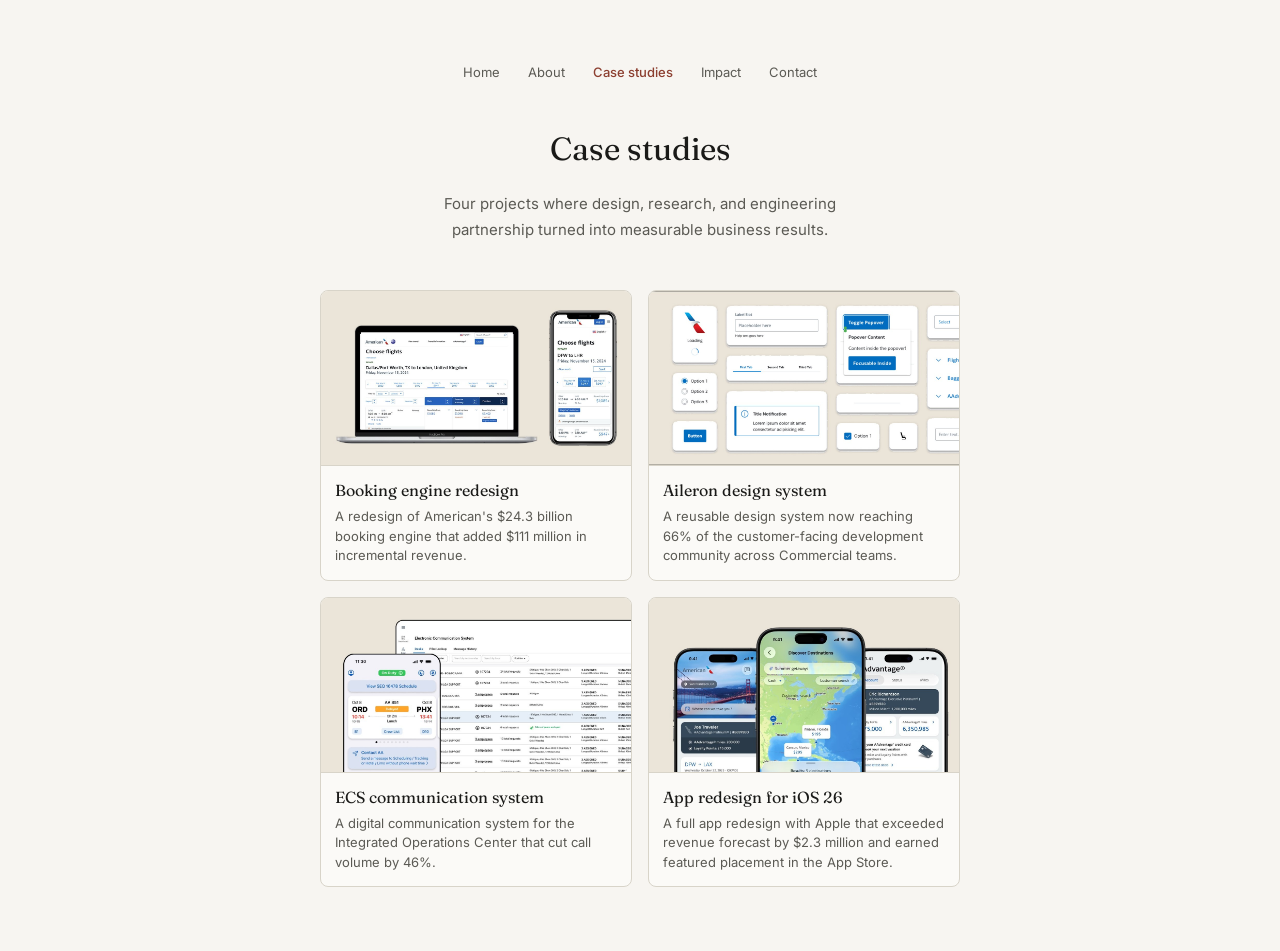
==== case-studies/index.html @ 66290596 "Publish complete site" ====
<!DOCTYPE html>
<html lang="en">
<head>
  <meta charset="UTF-8">
  <meta name="viewport" content="width=device-width, initial-scale=1.0">
  <title>Case studies - Becky Sherman</title>
  <link rel="stylesheet" href="../style.css">
  <link rel="preconnect" href="https://fonts.googleapis.com">
  <link rel="preconnect" href="https://fonts.gstatic.com" crossorigin>
  <link href="https://fonts.googleapis.com/css2?family=Fraunces:opsz,wght@9..144,400&family=Inter:wght@400;500&display=swap" rel="stylesheet">
</head>
<body>

  <nav class="nav">
    <a href="../index.html">Home</a>
    <a href="../about.html">About</a>
    <a href="index.html" class="active" aria-current="page">Case studies</a>
    <a href="../impact.html">Impact</a>
    <a href="../contact.html">Contact</a>
  </nav>

  <h1>Case studies</h1>
  <p class="intro-text">Four projects where design, research, and engineering partnership turned into measurable business results.</p>

  <section class="case-studies">
    <a href="booking-engine.html" class="case-card">
      <img class="case-image" src="../images/cards/card-booking-engine.jpg" alt="">
      <div class="case-title">Booking engine redesign</div>
      <p class="case-text">A redesign of American's $24.3 billion booking engine that added $111 million in incremental revenue.</p>
    </a>
    <a href="aileron.html" class="case-card">
      <img class="case-image" src="../images/cards/card-aileron.jpg" alt="">
      <div class="case-title">Aileron design system</div>
      <p class="case-text">A reusable design system now reaching 66% of the customer-facing development community across Commercial teams.</p>
    </a>
    <a href="ecs.html" class="case-card">
      <img class="case-image" src="../images/cards/card-ecs.jpg" alt="">
      <div class="case-title">ECS communication system</div>
      <p class="case-text">A digital communication system for the Integrated Operations Center that cut call volume by 46%.</p>
    </a>
    <a href="app-ios26.html" class="case-card">
      <img class="case-image" src="../images/cards/card-app-ios26.jpg" alt="">
      <div class="case-title">App redesign for iOS 26</div>
      <p class="case-text">A full app redesign with Apple that exceeded revenue forecast by $2.3 million and earned featured placement in the App Store.</p>
    </a>
  </section>

</body>
</html>
---- style.css ----
body {
  background-color: #F7F5F1;
  color: #1A1A18;
  font-family: 'Inter', sans-serif;
  max-width: 640px;
  margin: 0 auto;
  padding: 4rem 2rem;
  text-align: center;
}

h1 {
  font-family: 'Fraunces', serif;
  font-weight: 400;
  font-size: 32px;
  line-height: 1.3;
  text-wrap: balance;
}

p {
  color: #5B5A54;
  font-size: 15px;
  line-height: 1.7;
}

.intro {
  margin-bottom: 1.25rem;
}

.intro-photo {
  display: block;
  width: 104px;
  height: 104px;
  border-radius: 50%;
  margin: 0 auto 14px;
}

.about-photo {
  width: 144px;
  height: 144px;
  margin-bottom: 2rem;
}

.intro-name {
  font-family: 'Fraunces', serif;
  font-size: 20px;
  color: #1A1A18;
}

.intro-title {
  font-size: 13px;
  color: #5B5A54;
  margin-top: 4px;
}

.stats {
  display: grid;
  grid-template-columns: repeat(4, 1fr);
  gap: 10px;
  margin-top: 2rem;
  text-align: left;
}

.stat {
  background-color: #FBFAF7;
  border: 1px solid #D8D4C9;
  border-radius: 8px;
  padding: 14px 12px;
}

.stat-hero {
  background-color: #FBF0ED;
  border-color: #D9B3A9;
}

.stat-number {
  font-family: 'Fraunces', serif;
  font-size: 19px;
  color: #1A1A18;
}

.stat-hero .stat-number {
  color: #8C3F30;
}

.stat-label {
  font-size: 11px;
  color: #5B5A54;
  margin-top: 4px;
}

.case-studies {
  scroll-margin-top: 2rem;
  display: grid;
  grid-template-columns: repeat(2, 1fr);
  gap: 16px;
  margin-top: 3rem;
  text-align: left;
}

.case-card {
  display: block;
  text-decoration: none;
  color: inherit;
  background-color: #FBFAF7;
  border: 1px solid #D8D4C9;
  border-radius: 8px;
  overflow: hidden;
}

.case-card:hover {
  border-color: #B8B3A6;
}

.case-card:focus-visible {
  outline: 2px solid #8C3F30;
  outline-offset: 2px;
}

/* Card images are decorative (the title and one-liner carry the meaning), so alt text stays empty. */
.case-image {
  display: block;
  width: 100%;
  aspect-ratio: 16 / 9;
  object-fit: cover;
  background-color: #EAE4D9;
  border-bottom: 1px solid #D8D4C9;
}

.case-title {
  font-family: 'Fraunces', serif;
  font-size: 16px;
  line-height: 1.3;
  color: #1A1A18;
  padding: 14px 14px 0;
}

.case-text {
  padding: 6px 14px 14px;
  margin: 0;
  font-size: 13px;
  color: #5B5A54;
  line-height: 1.5;
}

.bio {
  text-align: left;
  margin-top: 1.5rem;
}

.background-line {
  text-align: left;
  margin-top: 1.5rem;
  font-size: 13px;
  font-style: italic;
  color: #8A8578;
}

.nav {
  display: flex;
  justify-content: center;
  gap: 28px;
  margin-bottom: 3rem;
  font-size: 13px;
}

.nav a {
  color: #5B5A54;
  text-decoration: none;
}

.nav a:hover {
  color: #1A1A18;
}

.nav a.active {
  color: #8C3F30;
  font-weight: 500;
}

.contact-cards {
  display: grid;
  grid-template-columns: repeat(3, minmax(0, 1fr));
  gap: 16px;
  margin: 2.5rem 0 3.5rem;
}

.contact-card {
  display: flex;
  flex-direction: column;
  gap: 6px;
  text-decoration: none;
  color: inherit;
  text-align: left;
  background-color: #FBFAF7;
  border: 1px solid #D8D4C9;
  border-radius: 8px;
  padding: 18px 18px 20px;
}

.contact-card:hover {
  border-color: #B8B3A6;
}

.contact-card:focus-visible {
  outline: 2px solid #8C3F30;
  outline-offset: 2px;
}

.cc-badge {
  display: block;
  width: 56px;
  height: 56px;
  margin-bottom: 4px;
}

.cc-label {
  font-size: 11px;
  letter-spacing: 0.05em;
  text-transform: uppercase;
  color: #8C4448;
  font-weight: 500;
}

.cc-main {
  font-family: 'Fraunces', serif;
  font-size: 15px;
  color: #1A1A18;
  overflow-wrap: anywhere;
}

.cc-sub {
  font-size: 13px;
  color: #5B5A54;
  line-height: 1.5;
}

.looking {
  display: grid;
  grid-template-columns: repeat(3, minmax(0, 1fr));
  gap: 16px;
  text-align: left;
  margin-top: 12px;
}

.look-item {
  border-top: 2px solid #EAE4D9;
  padding-top: 12px;
}

.look-head {
  font-family: 'Fraunces', serif;
  font-size: 16px;
  color: #1A1A18;
  margin-bottom: 6px;
}

.look-item p {
  font-size: 14px;
  color: #5B5A54;
  line-height: 1.55;
  margin: 0;
}

.roles-line {
  font-size: 13px;
  color: #5B5A54;
  text-align: left;
  margin-top: 1.5rem;
}

/* Cards stack a little earlier than the rest of the site so the email address never breaks mid-word. */
@media (max-width: 780px) {
  .contact-cards {
    grid-template-columns: 1fr;
  }
}

@media (max-width: 700px) {
  .looking {
    grid-template-columns: 1fr;
  }
}

.case-label {
  text-align: center;
  font-size: 11px;
  letter-spacing: 0.05em;
  color: #8C4448;
  font-weight: 500;
  text-transform: uppercase;
}

.case-headline {
  text-align: center;
  max-width: 700px;
  margin: 8px auto 2rem;
}

.section-label {
  text-align: left;
  font-size: 12px;
  text-transform: uppercase;
  letter-spacing: 0.04em;
  color: #5B5A54;
  margin-top: 2rem;
  margin-bottom: 10px;
}

.objectives {
  display: grid;
  grid-template-columns: repeat(3, 1fr);
  gap: 10px;
  text-align: left;
  font-size: 13px;
}

.process-images {
  display: grid;
  grid-template-columns: repeat(3, 1fr);
  gap: 10px;
  margin-top: 1rem;
}

.process-images img {
  width: 100%;
  height: 145px;
  object-fit: cover;
  object-position: top left;
  border-radius: 6px;
}

.additional-outcomes {
  text-align: left;
  font-size: 14px;
  color: #3A3A36;
  line-height: 1.7;
  margin-top: 1.5rem;
  padding-left: 1.2rem;
}

.attribution {
  text-align: left;
  font-size: 11px;
  color: #9B9A94;
  margin-top: 2rem;
  border-top: 1px solid #E3DFD5;
  padding-top: 14px;
}

.case-hero-images {
  display: flex;
  gap: 20px;
  align-items: flex-end;
  justify-content: center;
  box-sizing: border-box;
  background-color: #FFFFFF;
  padding: 24px 20px;
  border: 1px solid #D8D4C9;
  border-radius: 8px;
  margin-bottom: 2.5rem;
}

.hero-laptop {
  width: 65%;
  display: block;
}

.hero-mobile-img {
  width: 22%;
  display: block;
}

.img-placeholder {
  background-color: #EFEBE3;
  border: 1px dashed #B8B3A6;
  border-radius: 8px;
  color: #8A8578;
  font-size: 12px;
  display: flex;
  align-items: center;
  justify-content: center;
  text-align: center;
  padding: 8px;
}

.hero-placeholder {
  width: 100%;
  height: 260px;
  margin-bottom: 2.5rem;
}

.process-images .img-placeholder {
  height: 180px;
}

.process-images-4 {
  grid-template-columns: repeat(4, 1fr);
}

.stats-3 {
  grid-template-columns: repeat(3, 1fr);
}

.stat-wide {
  grid-column: 1 / -1;
}

.nav.has-sub {
  margin-bottom: 14px;
}

/* Sub row sits in a warm stone tray, with a small pointer aimed up at "Case studies"
   so it reads as part of that menu item. A short script on each case study page sets
   --pointer-x to the center of "Case studies". Without the script, the pointer sits
   in the middle of the tray. */
.sub-nav {
  position: relative;
  display: flex;
  justify-content: center;
  flex-wrap: wrap;
  gap: 6px 22px;
  width: fit-content;
  max-width: 100%;
  box-sizing: border-box;
  margin: 0 auto 3rem;
  padding: 8px 20px;
  background-color: #ECE6DB;
  border-radius: 16px;
  font-size: 12px;
}

.sub-nav::before {
  content: "";
  position: absolute;
  top: -7px;
  left: calc(var(--pointer-x, 50%) - 7px);
  border-left: 7px solid transparent;
  border-right: 7px solid transparent;
  border-bottom: 7px solid #ECE6DB;
}

.sub-nav a {
  color: #5B5A54;
  text-decoration: none;
}

.sub-nav a:hover {
  color: #1A1A18;
}

.sub-nav a[aria-current="page"] {
  color: #8C3F30;
  font-weight: 500;
}

.more-work {
  display: grid;
  grid-template-columns: repeat(3, 1fr);
  gap: 10px;
  text-align: left;
}

.more-card {
  display: block;
  text-decoration: none;
  color: inherit;
  background-color: #FBFAF7;
  border: 1px solid #D8D4C9;
  border-radius: 8px;
  overflow: hidden;
}

.more-card:hover {
  border-color: #B8B3A6;
}

.more-card:focus-visible {
  outline: 2px solid #8C3F30;
  outline-offset: 2px;
}

/* Same images as the home page cards. Decorative, so alt text stays empty. */
.more-image {
  display: block;
  width: 100%;
  aspect-ratio: 16 / 9;
  object-fit: cover;
  background-color: #EAE4D9;
  border-bottom: 1px solid #D8D4C9;
}

.more-title {
  font-family: 'Fraunces', serif;
  font-size: 15px;
  line-height: 1.3;
  color: #1A1A18;
  padding: 12px 12px 0;
}

.more-text {
  font-size: 12px;
  line-height: 1.5;
  color: #5B5A54;
  padding: 4px 12px 14px;
}

.stat-text {
  font-family: 'Fraunces', serif;
  font-size: 15px;
  font-weight: 400;
  color: #1A1A18;
  line-height: 1.3;
}

.bar-chart {
  display: flex;
  align-items: flex-end;
  justify-content: center;
  gap: 24px;
  margin-top: 1.5rem;
  padding-top: 1rem;
  min-height: 270px;
}

.bar-col {
  display: flex;
  flex-direction: column;
  align-items: center;
  width: 80px;
}

.bar-value {
  font-family: 'Fraunces', serif;
  font-size: 14px;
  color: #1A1A18;
  margin-bottom: 6px;
}

.bar {
  width: 48px;
  border-radius: 4px 4px 0 0;
}

/* Every label reserves two lines, so bars with one-line and two-line labels share the same baseline. */
.bar-label {
  font-size: 11px;
  line-height: 1.3;
  min-height: 2.6em;
  color: #5B5A54;
  margin-top: 8px;
  text-align: center;
}

.chart-note {
  text-align: center;
  font-size: 12px;
  font-style: italic;
  color: #8A8578;
  margin-top: 1rem;
}

.stats-2 {
  grid-template-columns: repeat(2, 1fr);
}

.additional-note {
  text-align: left;
  font-size: 14px;
  color: #3A3A36;
  line-height: 1.7;
  margin-top: 1.5rem;
}

.chart-note-left {
  text-align: left;
}

.highlight-cards {
  display: grid;
  grid-template-columns: repeat(2, 1fr);
  gap: 14px;
  margin-top: 1.5rem;
}

.highlight-card {
  background-color: #FBFAF7;
  border: 1px solid #D8D4C9;
  border-radius: 8px;
  padding: 18px 16px;
  text-align: left;
}

.highlight-card p {
  font-size: 13px;
  color: #3A3A36;
  line-height: 1.6;
}

.charts-row {
  display: flex;
  gap: 2.5rem;
  align-items: flex-start;
  margin-top: 1.5rem;
}

.chart-col {
  flex: 1;
}

.chart-divider {
  width: 1px;
  background-color: #B8B3A6;
  align-self: stretch;
}

.label-accent {
  height: 3px;
  width: 40px;
  border-radius: 2px;
  margin-bottom: 14px;
}

.accent-terracotta {
  background-color: #8C3F30;
}

.highlight-illustration {
  width: 76px;
  height: 76px;
  margin-bottom: 12px;
}

.highlight-card-wide {
  grid-column: 1 / -1;
  display: flex;
  flex-direction: row;
  align-items: center;
  gap: 24px;
}

.highlight-card-wide .highlight-illustration {
  margin-bottom: 0;
  flex-shrink: 0;
}

.wide-page {
  max-width: 900px;
}

.intro-text {
  text-wrap: balance;
}

.hero-image {
  width: 100%;
  display: block;
  box-sizing: border-box;
  background-color: #FFFFFF;
  padding: 12px;
  border: 1px solid #D8D4C9;
  border-radius: 8px;
  margin-bottom: 2.5rem;
}

.process-grid {
  display: grid;
  grid-template-columns: repeat(3, 1fr);
  gap: 16px 10px;
  margin-top: 1rem;
  text-align: left;
}

.process-grid figure {
  margin: 0;
}

.process-grid img {
  width: 100%;
  display: block;
  border-radius: 6px;
}

.process-grid figcaption {
  font-size: 12px;
  color: #5B5A54;
  line-height: 1.4;
  margin-top: 6px;
}

.process-grid-2 {
  grid-template-columns: repeat(2, 1fr);
}

.process-grid-2 img {
  aspect-ratio: 16 / 9;
  object-fit: cover;
  object-position: left center;
}

/* Wide tiles (about 2.3:1), used on the Aileron page. Overrides the 16:9 crop so nothing is cut off the sides. */
.process-grid-wide img {
  aspect-ratio: 23 / 10;
  object-fit: cover;
  object-position: center;
}

/* Single centered tile, used when one image has a different shape than the rest of its row (the Apple event photo on the App/iOS 26 page). */
.process-grid-solo {
  grid-template-columns: minmax(0, 55%);
  justify-content: center;
}

.chart-figure {
  margin: 1.5rem 0 0;
}

.chart-figure img {
  width: 100%;
  display: block;
  background-color: #FFFFFF;
  border: 1px solid #D8D4C9;
  border-radius: 8px;
}

/* ===== Responsive: phones and narrow tablets ===== */
@media (max-width: 700px) {
  body {
    padding: 2.5rem 1.25rem;
  }

  h1 {
    font-size: 26px;
  }

  .case-headline {
    font-size: 22px;
  }

  .nav {
    gap: 16px;
    flex-wrap: wrap;
  }

  .stats {
    grid-template-columns: repeat(2, 1fr);
  }

  .stats-3,
  .stats-2 {
    grid-template-columns: 1fr;
  }

  .case-studies {
    grid-template-columns: 1fr;
  }

  .objectives {
    grid-template-columns: 1fr;
  }

  .more-work {
    grid-template-columns: 1fr;
  }

  .process-images {
    grid-template-columns: 1fr;
  }

  .process-images-4 {
    grid-template-columns: repeat(2, 1fr);
  }

  .process-grid {
    grid-template-columns: repeat(2, 1fr);
  }

  .process-grid-3 figure:last-child {
    grid-column: 1 / -1;
  }

  .process-grid-solo {
    grid-template-columns: minmax(0, 100%);
  }

  .highlight-cards {
    grid-template-columns: 1fr;
  }

  .highlight-card-wide {
    flex-direction: column;
    align-items: flex-start;
  }

  .charts-row {
    flex-direction: column;
    gap: 2rem;
  }

  .chart-divider {
    display: none;
  }

  /* Impact page: bar charts shrink to fit the phone screen instead of scrolling sideways. */
  .chart-col {
    min-width: 0;
    width: 100%;
  }

  .bar-chart {
    gap: 8px;
  }

  .bar-col {
    width: auto;
    flex: 1 1 0;
    min-width: 0;
  }

  .bar {
    width: 100%;
    max-width: 44px;
  }


  .wide-page {
    max-width: 640px;
  }
}

/* Smallest phones: the longest label wraps to three lines, so reserve three. */
@media (max-width: 380px) {
  .bar-label {
    min-height: 3.9em;
  }
}
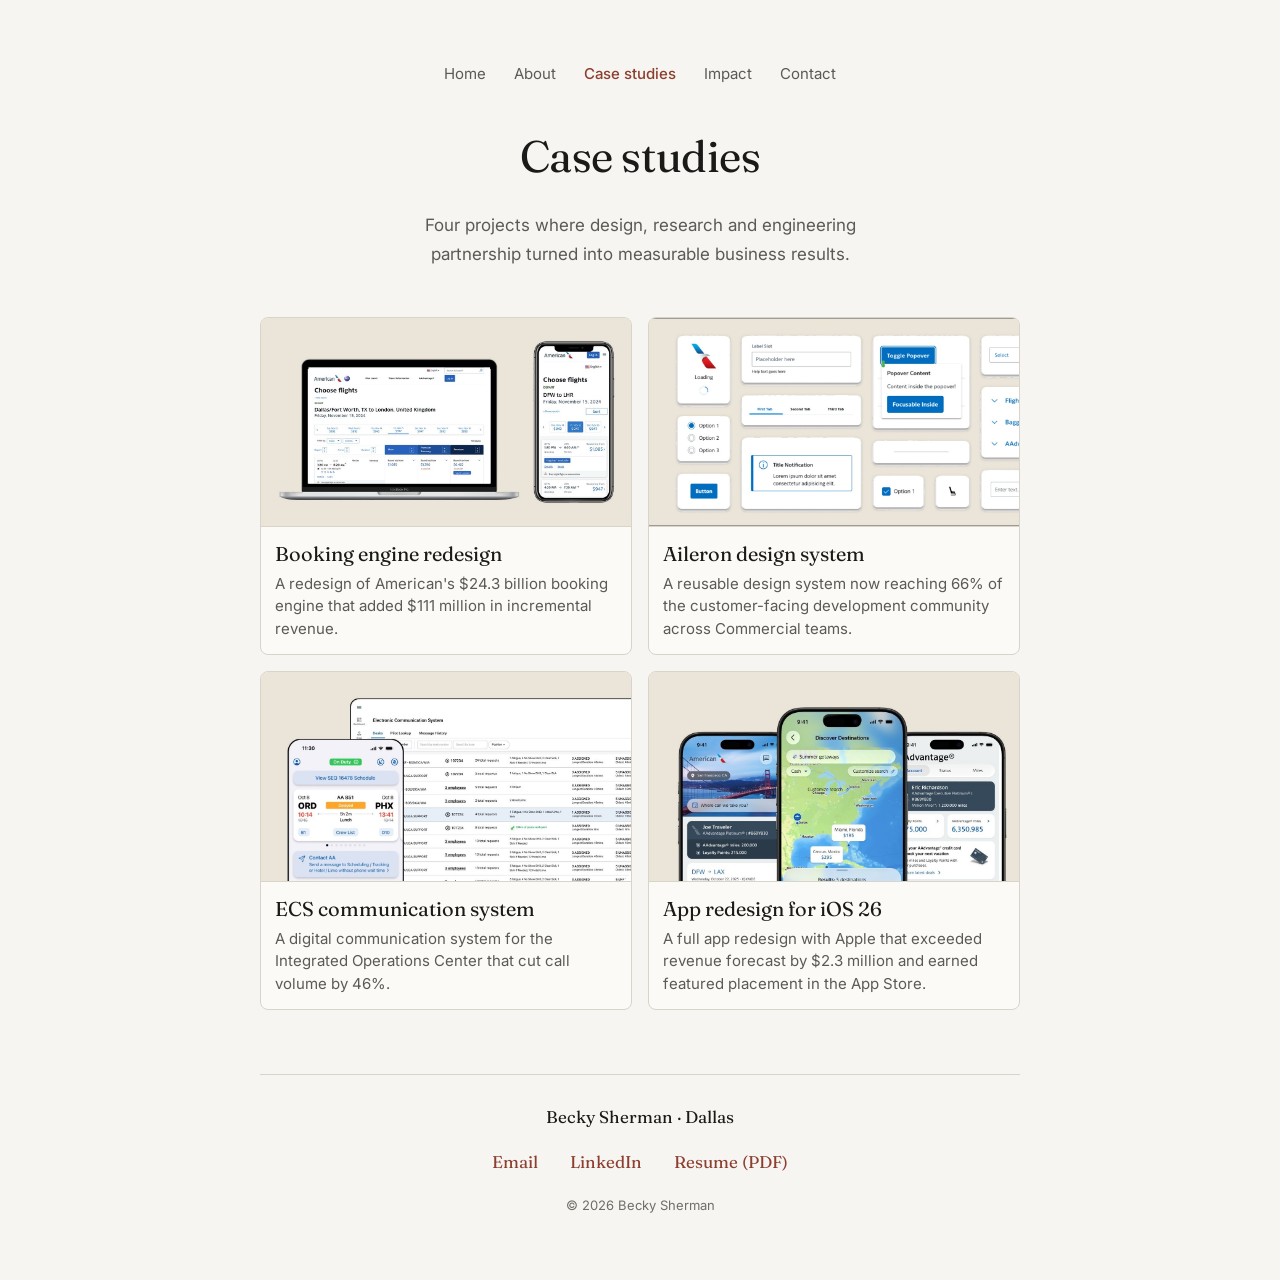
==== commit 1fbe4c3d: "Add footer, type scale, accessibility and copy fixes" ====
--- a/case-studies/index.html
+++ b/case-studies/index.html
@@ -4,6 +4,17 @@
   <meta charset="UTF-8">
   <meta name="viewport" content="width=device-width, initial-scale=1.0">
   <title>Case studies - Becky Sherman</title>
+  <meta name="description" content="Four projects where design, research and engineering partnership turned into measurable business results.">
+  <meta property="og:type" content="website">
+  <meta property="og:site_name" content="Becky Sherman">
+  <meta property="og:title" content="Case studies - Becky Sherman">
+  <meta property="og:description" content="Four projects where design, research and engineering partnership turned into measurable business results.">
+  <meta property="og:image" content="https://becky-portfolio-gamma.vercel.app/og-image.jpg">
+  <meta property="og:image:alt" content="Becky Sherman, global design leader who delivers results, not just design.">
+  <meta name="twitter:card" content="summary_large_image">
+  <link rel="icon" href="../favicon.ico" sizes="any">
+  <link rel="icon" type="image/png" sizes="32x32" href="../favicon-32.png">
+  <link rel="apple-touch-icon" href="../apple-touch-icon.png">
   <link rel="stylesheet" href="../style.css">
   <link rel="preconnect" href="https://fonts.googleapis.com">
   <link rel="preconnect" href="https://fonts.gstatic.com" crossorigin>
@@ -11,7 +22,9 @@
 </head>
 <body>
 
-  <nav class="nav">
+  <a class="skip-link" href="#main">Skip to main content</a>
+
+  <nav class="nav" aria-label="Main">
     <a href="../index.html">Home</a>
     <a href="../about.html">About</a>
     <a href="index.html" class="active" aria-current="page">Case studies</a>
@@ -19,31 +32,44 @@
     <a href="../contact.html">Contact</a>
   </nav>
 
+  <main id="main" tabindex="-1">
+
   <h1>Case studies</h1>
-  <p class="intro-text">Four projects where design, research, and engineering partnership turned into measurable business results.</p>
+  <p class="intro-text">Four projects where design, research and engineering partnership turned into measurable business results.</p>
 
   <section class="case-studies">
     <a href="booking-engine.html" class="case-card">
       <img class="case-image" src="../images/cards/card-booking-engine.jpg" alt="">
-      <div class="case-title">Booking engine redesign</div>
+      <h2 class="case-title">Booking engine redesign</h2>
       <p class="case-text">A redesign of American's $24.3 billion booking engine that added $111 million in incremental revenue.</p>
     </a>
     <a href="aileron.html" class="case-card">
-      <img class="case-image" src="../images/cards/card-aileron.jpg" alt="">
-      <div class="case-title">Aileron design system</div>
+      <img class="case-image" src="../images/cards/card-aileron.jpg" alt="" loading="lazy" decoding="async">
+      <h2 class="case-title">Aileron design system</h2>
       <p class="case-text">A reusable design system now reaching 66% of the customer-facing development community across Commercial teams.</p>
     </a>
     <a href="ecs.html" class="case-card">
-      <img class="case-image" src="../images/cards/card-ecs.jpg" alt="">
-      <div class="case-title">ECS communication system</div>
+      <img class="case-image" src="../images/cards/card-ecs.jpg" alt="" loading="lazy" decoding="async">
+      <h2 class="case-title">ECS communication system</h2>
       <p class="case-text">A digital communication system for the Integrated Operations Center that cut call volume by 46%.</p>
     </a>
     <a href="app-ios26.html" class="case-card">
-      <img class="case-image" src="../images/cards/card-app-ios26.jpg" alt="">
-      <div class="case-title">App redesign for iOS 26</div>
+      <img class="case-image" src="../images/cards/card-app-ios26.jpg" alt="" loading="lazy" decoding="async">
+      <h2 class="case-title">App redesign for iOS 26</h2>
       <p class="case-text">A full app redesign with Apple that exceeded revenue forecast by $2.3 million and earned featured placement in the App Store.</p>
     </a>
   </section>
+  </main>
+
+  <footer class="site-footer">
+    <p class="footer-name">Becky Sherman <span aria-hidden="true">&middot;</span> Dallas</p>
+    <ul class="footer-links">
+      <li><a href="mailto:bsherma@hotmail.com">Email</a></li>
+      <li><a href="https://www.linkedin.com/in/beckysherman/" target="_blank" rel="noopener">LinkedIn<span class="sr-only"> (opens in a new tab)</span></a></li>
+      <li><a href="../resume.pdf">Resume (PDF)</a></li>
+    </ul>
+    <p class="footer-copy">&copy; 2026 Becky Sherman</p>
+  </footer>
 
 </body>
 </html>
--- a/style.css
+++ b/style.css
@@ -2,23 +2,24 @@
   background-color: #F7F5F1;
   color: #1A1A18;
   font-family: 'Inter', sans-serif;
-  max-width: 640px;
+  max-width: 760px;
   margin: 0 auto;
   padding: 4rem 2rem;
   text-align: center;
 }
 
 h1 {
+  letter-spacing: -0.01em;
   font-family: 'Fraunces', serif;
   font-weight: 400;
-  font-size: 32px;
-  line-height: 1.3;
+  font-size: 44px;
+  line-height: 1.15;
   text-wrap: balance;
 }
 
 p {
   color: #5B5A54;
-  font-size: 15px;
+  font-size: 17px;
   line-height: 1.7;
 }
 
@@ -28,8 +29,8 @@
 
 .intro-photo {
   display: block;
-  width: 104px;
-  height: 104px;
+  width: 120px;
+  height: 120px;
   border-radius: 50%;
   margin: 0 auto 14px;
 }
@@ -42,14 +43,15 @@
 
 .intro-name {
   font-family: 'Fraunces', serif;
-  font-size: 20px;
+  font-size: 28px;
   color: #1A1A18;
 }
 
 .intro-title {
-  font-size: 13px;
-  color: #5B5A54;
-  margin-top: 4px;
+  font-weight: 500;
+  font-size: 17px;
+  color: #3F3E39;
+  margin-top: 6px;
 }
 
 .stats {
@@ -64,7 +66,7 @@
   background-color: #FBFAF7;
   border: 1px solid #D8D4C9;
   border-radius: 8px;
-  padding: 14px 12px;
+  padding: 18px 16px;
 }
 
 .stat-hero {
@@ -74,7 +76,7 @@
 
 .stat-number {
   font-family: 'Fraunces', serif;
-  font-size: 19px;
+  font-size: 28px;
   color: #1A1A18;
 }
 
@@ -83,7 +85,7 @@
 }
 
 .stat-label {
-  font-size: 11px;
+  font-size: 13px;
   color: #5B5A54;
   margin-top: 4px;
 }
@@ -128,7 +130,7 @@
 
 .case-title {
   font-family: 'Fraunces', serif;
-  font-size: 16px;
+  font-size: 20px;
   line-height: 1.3;
   color: #1A1A18;
   padding: 14px 14px 0;
@@ -137,22 +139,24 @@
 .case-text {
   padding: 6px 14px 14px;
   margin: 0;
-  font-size: 13px;
+  font-size: 15px;
   color: #5B5A54;
   line-height: 1.5;
 }
 
 .bio {
+  max-width: 680px;
   text-align: left;
   margin-top: 1.5rem;
 }
 
 .background-line {
+  max-width: 680px;
   text-align: left;
   margin-top: 1.5rem;
-  font-size: 13px;
+  font-size: 15px;
   font-style: italic;
-  color: #8A8578;
+  color: #6F6E67;
 }
 
 .nav {
@@ -160,7 +164,7 @@
   justify-content: center;
   gap: 28px;
   margin-bottom: 3rem;
-  font-size: 13px;
+  font-size: 15px;
 }
 
 .nav a {
@@ -214,7 +218,7 @@
 }
 
 .cc-label {
-  font-size: 11px;
+  font-size: 13px;
   letter-spacing: 0.05em;
   text-transform: uppercase;
   color: #8C4448;
@@ -223,13 +227,13 @@
 
 .cc-main {
   font-family: 'Fraunces', serif;
-  font-size: 15px;
+  font-size: 17px;
   color: #1A1A18;
   overflow-wrap: anywhere;
 }
 
 .cc-sub {
-  font-size: 13px;
+  font-size: 15px;
   color: #5B5A54;
   line-height: 1.5;
 }
@@ -249,20 +253,20 @@
 
 .look-head {
   font-family: 'Fraunces', serif;
-  font-size: 16px;
+  font-size: 20px;
   color: #1A1A18;
   margin-bottom: 6px;
 }
 
 .look-item p {
-  font-size: 14px;
+  font-size: 15px;
   color: #5B5A54;
   line-height: 1.55;
   margin: 0;
 }
 
 .roles-line {
-  font-size: 13px;
+  font-size: 15px;
   color: #5B5A54;
   text-align: left;
   margin-top: 1.5rem;
@@ -283,7 +287,7 @@
 
 .case-label {
   text-align: center;
-  font-size: 11px;
+  font-size: 13px;
   letter-spacing: 0.05em;
   color: #8C4448;
   font-weight: 500;
@@ -291,14 +295,16 @@
 }
 
 .case-headline {
+  font-size: 36px;
+  line-height: 1.2;
   text-align: center;
-  max-width: 700px;
+  max-width: 760px;
   margin: 8px auto 2rem;
 }
 
 .section-label {
   text-align: left;
-  font-size: 12px;
+  font-size: 13px;
   text-transform: uppercase;
   letter-spacing: 0.04em;
   color: #5B5A54;
@@ -311,7 +317,7 @@
   grid-template-columns: repeat(3, 1fr);
   gap: 10px;
   text-align: left;
-  font-size: 13px;
+  font-size: 15px;
 }
 
 .process-images {
@@ -331,7 +337,7 @@
 
 .additional-outcomes {
   text-align: left;
-  font-size: 14px;
+  font-size: 15px;
   color: #3A3A36;
   line-height: 1.7;
   margin-top: 1.5rem;
@@ -340,8 +346,8 @@
 
 .attribution {
   text-align: left;
-  font-size: 11px;
-  color: #9B9A94;
+  font-size: 13px;
+  color: #6F6E67;
   margin-top: 2rem;
   border-top: 1px solid #E3DFD5;
   padding-top: 14px;
@@ -375,7 +381,7 @@
   border: 1px dashed #B8B3A6;
   border-radius: 8px;
   color: #8A8578;
-  font-size: 12px;
+  font-size: 13px;
   display: flex;
   align-items: center;
   justify-content: center;
@@ -423,10 +429,10 @@
   max-width: 100%;
   box-sizing: border-box;
   margin: 0 auto 3rem;
-  padding: 8px 20px;
+  padding: 6px 20px;
   background-color: #ECE6DB;
   border-radius: 16px;
-  font-size: 12px;
+  font-size: 13px;
 }
 
 .sub-nav::before {
@@ -491,14 +497,14 @@
 
 .more-title {
   font-family: 'Fraunces', serif;
-  font-size: 15px;
+  font-size: 17px;
   line-height: 1.3;
   color: #1A1A18;
   padding: 12px 12px 0;
 }
 
 .more-text {
-  font-size: 12px;
+  font-size: 13px;
   line-height: 1.5;
   color: #5B5A54;
   padding: 4px 12px 14px;
@@ -506,7 +512,7 @@
 
 .stat-text {
   font-family: 'Fraunces', serif;
-  font-size: 15px;
+  font-size: 17px;
   font-weight: 400;
   color: #1A1A18;
   line-height: 1.3;
@@ -516,7 +522,7 @@
   display: flex;
   align-items: flex-end;
   justify-content: center;
-  gap: 24px;
+  gap: 16px;
   margin-top: 1.5rem;
   padding-top: 1rem;
   min-height: 270px;
@@ -526,12 +532,12 @@
   display: flex;
   flex-direction: column;
   align-items: center;
-  width: 80px;
+  width: 92px;
 }
 
 .bar-value {
   font-family: 'Fraunces', serif;
-  font-size: 14px;
+  font-size: 17px;
   color: #1A1A18;
   margin-bottom: 6px;
 }
@@ -541,11 +547,11 @@
   border-radius: 4px 4px 0 0;
 }
 
-/* Every label reserves two lines, so bars with one-line and two-line labels share the same baseline. */
+/* Every label reserves three lines, so bars with shorter and longer labels share the same baseline. */
 .bar-label {
-  font-size: 11px;
+  font-size: 13px;
   line-height: 1.3;
-  min-height: 2.6em;
+  min-height: 3.9em;
   color: #5B5A54;
   margin-top: 8px;
   text-align: center;
@@ -553,9 +559,9 @@
 
 .chart-note {
   text-align: center;
-  font-size: 12px;
+  font-size: 13px;
   font-style: italic;
-  color: #8A8578;
+  color: #6F6E67;
   margin-top: 1rem;
 }
 
@@ -565,7 +571,7 @@
 
 .additional-note {
   text-align: left;
-  font-size: 14px;
+  font-size: 15px;
   color: #3A3A36;
   line-height: 1.7;
   margin-top: 1.5rem;
@@ -591,7 +597,7 @@
 }
 
 .highlight-card p {
-  font-size: 13px;
+  font-size: 15px;
   color: #3A3A36;
   line-height: 1.6;
 }
@@ -681,7 +687,7 @@
 }
 
 .process-grid figcaption {
-  font-size: 12px;
+  font-size: 13px;
   color: #5B5A54;
   line-height: 1.4;
   margin-top: 6px;
@@ -729,11 +735,11 @@
   }
 
   h1 {
-    font-size: 26px;
+    font-size: 32px;
   }
 
   .case-headline {
-    font-size: 22px;
+    font-size: 28px;
   }
 
   .nav {
@@ -827,9 +833,149 @@
   }
 }
 
-/* Smallest phones: the longest label wraps to three lines, so reserve three. */
-@media (max-width: 380px) {
+/* Tablets and narrower: the two Impact charts stack so neither is squeezed. */
+@media (max-width: 1000px) {
+  .charts-row {
+    flex-direction: column;
+    gap: 2rem;
+  }
+
+  .chart-divider {
+    display: none;
+  }
+
+  .chart-col {
+    min-width: 0;
+    width: 100%;
+  }
+}
+
+/* Smaller phones: the longest label wraps to three lines, so reserve three. */
+@media (max-width: 460px) {
   .bar-label {
     min-height: 3.9em;
   }
 }
+
+/* Keep long lines readable: the intro paragraph under a page title stays about 680px wide and centered. */
+h1 + p {
+  max-width: 680px;
+  margin-left: auto;
+  margin-right: auto;
+}
+
+/* ===== Accessibility and structure ===== */
+.skip-link {
+  position: absolute;
+  top: 0;
+  left: 1rem;
+  z-index: 10;
+  padding: 10px 16px;
+  background-color: #1A1A18;
+  color: #FFFFFF;
+  font-size: 15px;
+  text-decoration: none;
+  border-radius: 0 0 8px 8px;
+  transform: translateY(-150%);
+}
+
+.skip-link:focus {
+  transform: none;
+}
+
+.sr-only {
+  position: absolute;
+  width: 1px;
+  height: 1px;
+  margin: -1px;
+  padding: 0;
+  overflow: hidden;
+  clip: rect(0, 0, 0, 0);
+  white-space: nowrap;
+  border: 0;
+}
+
+main:focus {
+  outline: none;
+}
+
+a:focus-visible {
+  outline: 2px solid #8C3F30;
+  outline-offset: 2px;
+}
+
+/* Section titles are real headings now, styled to look exactly as before. */
+h2.section-label,
+h2.case-title,
+h3.more-title,
+h3.look-head {
+  font-weight: 400;
+}
+
+h2.case-title,
+h3.more-title {
+  margin: 0;
+}
+
+h3.look-head {
+  margin: 0 0 6px;
+}
+
+/* About page: the name is the page heading, sized like the name on the home page. */
+h1.about-name {
+  font-size: 28px;
+  line-height: 1.3;
+  letter-spacing: 0;
+  margin: 0 0 2rem;
+}
+
+.about-photo {
+  margin-bottom: 14px;
+}
+
+/* Bigger tap targets for the menus without moving anything. Padding adds the target, negative margin gives the space back. */
+.nav a {
+  padding: 5px 4px;
+  margin: -5px -4px;
+}
+
+.sub-nav a {
+  display: inline-block;
+  line-height: 20px;
+  padding: 2px 4px;
+  margin: -2px -4px;
+}
+
+/* Footer */
+.site-footer {
+  margin-top: 4rem;
+  padding-top: 1.75rem;
+  border-top: 1px solid #D8D4C9;
+  text-align: center;
+}
+.site-footer p { margin: 0; }
+.footer-name {
+  font-family: 'Fraunces', serif;
+  font-size: 17px;
+  color: #1A1A18;
+}
+.footer-links {
+  list-style: none;
+  margin: 0.9rem 0 1rem;
+  padding: 0;
+  display: flex;
+  justify-content: center;
+  flex-wrap: wrap;
+  gap: 0.5rem 1.75rem;
+}
+.footer-links a {
+  display: inline-block;
+  font-family: 'Fraunces', serif;
+  font-size: 17px;
+  line-height: 24px;
+  padding: 4px 2px;
+  color: #8C3F30;
+  text-decoration: none;
+}
+.footer-links a:hover { color: #1A1A18; }
+.footer-copy { font-size: 13px; color: #6F6E67; }
